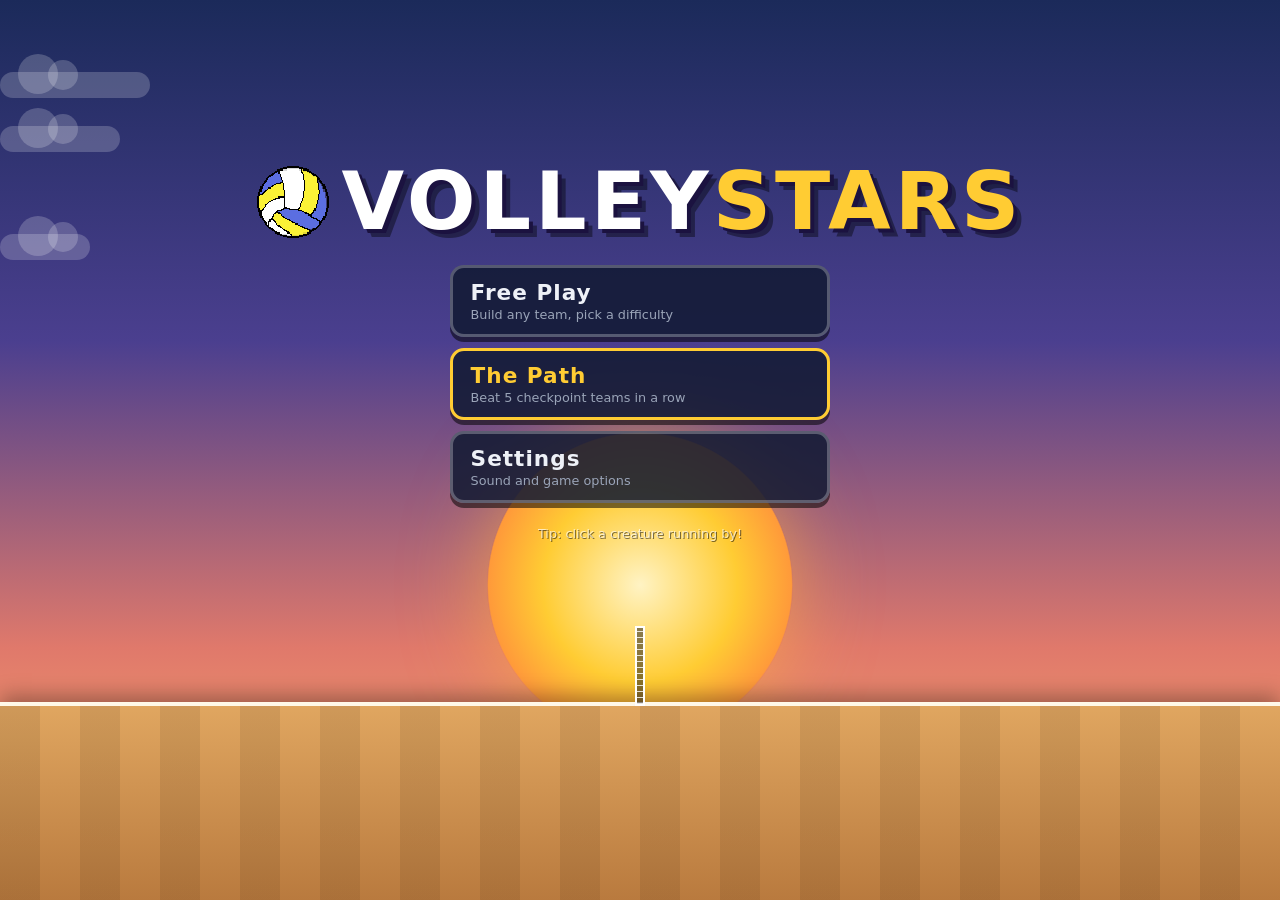
==== index.html @ 18a39c31 "Use Easy / Medium / Hard everywhere for CPU difficulty Co-Authored-By: Claude Opus 5.5 <noreply@anth" ====
<!DOCTYPE html>
<html lang="en">
<head>
  <meta charset="UTF-8">
  <meta name="viewport" content="width=device-width, initial-scale=1.0">
  <title>VolleyStars</title>
  <link rel="icon" href="assets/volleyball.png">
  <link rel="stylesheet" href="style.css">
</head>
<body>
  <!-- ================= MAIN MENU ================= -->
  <section id="menu" class="menu-screen">
    <div class="menu-sky"><div class="menu-sun"></div><div class="menu-cloud c1"></div><div class="menu-cloud c2"></div><div class="menu-cloud c3"></div></div>
    <div class="menu-floor"><div class="menu-net"></div></div>
    <div id="parade" class="parade"></div>
    <div class="menu-center">
      <div class="menu-logo">
        <img src="assets/volleyball.png" alt="" class="menu-ball">
        <h1 class="menu-title"><span>VOLLEY</span><span class="stars">STARS</span></h1>
      </div>
      <div class="menu-buttons">
        <button id="menuFree" class="menu-btn"><b>Free Play</b><span>Build any team, pick a difficulty</span></button>
        <button id="menuPath" class="menu-btn gold"><b>The Path</b><span>Beat 5 checkpoint teams in a row</span></button>
        <button id="menuSettings" class="menu-btn"><b>Settings</b><span>Sound and game options</span></button>
      </div>
      <p class="menu-hint">Tip: click a creature running by!</p>
    </div>
  </section>

  <!-- ================= PATH ================= -->
  <section id="path" class="screen hidden">
    <div class="screen-head">
      <button class="btn secondary back-btn" data-go="menu">◂ Menu</button>
      <h1>The Path</h1>
      <span></span>
    </div>
    <p class="muted center">Beat each checkpoint to unlock the next. Click an open checkpoint to build your team.</p>
    <div id="pathMap" class="path-map"></div>
  </section>

  <!-- ================= SETTINGS ================= -->
  <section id="settings" class="screen hidden">
    <div class="screen-head">
      <button class="btn secondary back-btn" data-go="menu">◂ Menu</button>
      <h1>Settings</h1>
      <span></span>
    </div>
    <div class="panel settings-panel">
      <label class="set-row"><span>Sound effects volume</span><input id="setSfx" type="range" min="0" max="100"><b id="setSfxVal"></b></label>
      <label class="set-row"><span>Music volume</span><input id="setMusic" type="range" min="0" max="100"><b id="setMusicVal"></b></label>
      <label class="set-row"><span>Points per game</span>
        <select id="setPoints"><option value="7">First to 7</option><option value="11">First to 11</option><option value="15">First to 15</option><option value="25">First to 25</option></select><b></b></label>
      <div class="set-row"><span>Path progress</span><button id="resetPath" class="btn secondary">Reset path progress</button><b id="resetMsg"></b></div>
    </div>
  </section>

  <!-- ================= TEAM BUILDER ================= -->
  <section id="builder" class="screen hidden">
    <div class="screen-head">
      <button id="builderBack" class="btn secondary back-btn">◂ Back</button>
      <h1 id="builderTitle">Free Play</h1>
      <span></span>
    </div>

    <div class="builder-layout">
      <div class="panel">
        <h2>Pick your team <span class="muted">(6)</span></h2>
        <p class="muted small">Click a creature, then click spots on your court to place it (you can use the same creature more than once).
          Click a placed creature with nothing selected to take it off. Hover a creature to see its abilities.</p>
        <div id="roster" class="roster"></div>
      </div>

      <div class="panel">
        <h2>Starting positions</h2>
        <p class="muted small">Your team rotates clockwise each time you win the serve back.
          Whoever is in spot <b>1</b> serves. Only the front row can block, and back-row spikes are weaker.</p>
        <div class="court-preview">
          <div class="row-labels"><span>Back row</span><span>Front row</span><span class="net-label">Net ▸</span></div>
          <div id="builderGrid" class="bgrid"></div>
        </div>
        <h2 class="ult-title">Team ultimate</h2>
        <p class="muted small">Good plays charge your ultimate meter. When it's full, unleash it.</p>
        <div id="ultPick" class="ult-pick"></div>
        <div class="builder-controls">
          <label id="diffLabel">CPU difficulty
            <select id="difficulty">
              <option value="easy">Easy</option>
              <option value="normal" selected>Medium</option>
              <option value="hard">Hard</option>
            </select>
          </label>
          <button id="randomTeam" class="btn secondary">Random team</button>
          <button id="startMatch" class="btn primary" disabled>Start match</button>
        </div>
        <p id="builderMsg" class="muted small center"></p>
      </div>

      <div class="panel opp-panel">
        <h2>Opponent</h2>
        <div id="oppName" class="opp-name"></div>
        <div id="oppTag" class="muted small opp-tag"></div>
        <div class="court-preview">
          <div class="row-labels opp-labels"><span class="net-label">◂ Net</span><span>Front row</span><span>Back row</span></div>
          <div id="oppGrid" class="bgrid opp-grid"></div>
        </div>
        <div id="oppInfo" class="small opp-info"></div>
        <button id="oppReroll" class="btn secondary small-btn">New random opponent</button>
      </div>
    </div>
  </section>

  <!-- ================= MATCH ================= -->
  <section id="match" class="screen wide hidden">
    <div class="hud">
      <div class="score-box you">
        <div class="score-line"><span class="label">YOU</span><span id="scorePlayer">0</span><span id="servePlayer" class="serve-dot"></span></div>
        <div class="ult-meter"><div class="ult-name" id="ultNamePlayer"></div><div class="ult-bar"><div id="ultFillPlayer" class="ult-fill"></div></div></div>
      </div>
      <div class="hud-mid">
        <div id="step" class="step">GET READY</div>
        <div id="blockAlert" class="block-alert hidden">
        <span class="ba-title">BLOCK!</span>
        <span class="ba-text">Click a glowing front-row creature, or</span>
        <button id="noBlock" class="ba-btn">No block (everyone digs better)</button>
      </div>

        <div class="hud-sub">
          <div class="hud-left">
            <button id="ultBtn" class="ult-btn hidden"></button>
          </div>
          <div class="momentum-wrap"><span class="m-label you">YOU</span>
            <div id="power" class="momentum" title="Momentum: good plays swing it your way and power up your spikes"><div id="mFill" class="m-fill"></div><div class="m-center"></div></div>
            <span class="m-label cpu">CPU</span></div>
          <div class="hud-right"><button id="freeToggle" class="btn toggle tiny hidden">Free ball instead</button></div>
        </div>
      </div>
      <div class="score-box cpu">
        <div class="score-line"><span id="serveCpu" class="serve-dot"></span><span id="scoreCpu">0</span><span class="label">CPU</span></div>
        <div class="ult-meter"><div class="ult-name" id="ultNameCpu"></div><div class="ult-bar"><div id="ultFillCpu" class="ult-fill"></div></div></div>
      </div>
    </div>

    <div id="court" class="court">
      <div class="floor">
        <svg class="lines" viewBox="0 0 100 100" preserveAspectRatio="none">
          <rect x="0" y="0" width="100" height="100" class="boundary"/>
          <line x1="25" y1="0" x2="25" y2="100" class="zone"/>
          <line x1="75" y1="0" x2="75" y2="100" class="zone"/>
          <line x1="0" y1="33.3" x2="100" y2="33.3" class="zone"/>
          <line x1="0" y1="66.6" x2="100" y2="66.6" class="zone"/>
        </svg>
      </div>
      <div class="net"><div class="post top"></div><div class="post bottom"></div></div>
      <div id="creatures"></div>
      <div id="fxLayer"></div>
      <div id="abilLayer" class="abil-layer"></div>
      <div id="ballShadow" class="ball-shadow"></div>
      <div id="ballFx" class="ball-fx"></div>
      <div id="ballFlames" class="ball-flames"></div>
      <div id="ball" class="ball"><img src="assets/volleyball.png" alt="ball"></div>
      <div id="intro" class="intro hidden"></div>
      <div id="banner" class="banner hidden"><div id="bannerTitle"></div><div id="bannerSub"></div></div>
      <div id="servePick" class="serve-pick hidden">
        <div class="serve-title">Choose your serve</div>
        <button id="serveFloat" class="serve-btn float"><b>Float</b><span>Always goes in. Easier to receive.</span></button>
        <button id="serveHard" class="serve-btn hard"><b>Hard</b><span>Timing bar. Powerful, but can go out.</span></button>
      </div>
      <div id="timing" class="timing hidden">
        <div class="timing-label">Click, tap or press <b>Space</b> on the gold!</div>
        <div id="timingTrack" class="timing-track">
          <div id="timingGood" class="timing-good"></div>
          <div id="timingPerfect" class="timing-perfect"></div>
          <div id="timingMarker" class="timing-marker"></div>
        </div>
      </div>
    </div>

    <div class="legend">
      <span><i class="lg holder"></i>Has the ball</span>
      <span><i class="lg mate"></i>Pass to</span>
      <span><i class="lg opp"></i>Brighter red = more likely to drop it</span>
      <span><i class="lg block"></i>Blocker / pick a blocker</span>
      <span><i class="lg ready"></i>Ability ready</span>
      <span><i class="lg winded"></i>Faded = winded</span>
      <span><i class="lg poison"></i>Little flame overhead = buff (green/gold) or poison (purple-green)</span>
    </div>

    <div class="under">
      <div id="log" class="log"></div>
      <div class="under-buttons">
        <button id="sfxBtn" class="btn toggle tiny on" title="Sound effects">SFX</button>
        <button id="musicBtn" class="btn toggle tiny on" title="Music">MUSIC</button>
        <button id="quitMatch" class="btn secondary small-btn">Quit to team select</button>
      </div>
    </div>
  </section>

  <!-- ================= END OF MATCH ================= -->
  <div id="endOverlay" class="overlay hidden">
    <div class="overlay-box">
      <h2 id="endTitle">You win!</h2>
      <p id="endScore"></p>
      <div class="end-buttons">
        <button id="playAgain" class="btn primary">Back to team select</button>
        <button id="endSecond" class="btn secondary">Main menu</button>
      </div>
    </div>
  </div>

  <div id="tooltip" class="tooltip hidden"></div>

  <script src="js/sound.js"></script>
  <script src="js/creatures.js"></script>
  <script src="js/stages.js"></script>
  <script src="js/rules.js"></script>
  <script src="js/game.js"></script>
  <script src="js/menu.js"></script>
</body>
</html>
---- style.css ----
:root {
  --bg: #12161f;
  --panel: #1c2230;
  --panel-2: #252d3e;
  --text: #eef1f7;
  --muted: #9aa4b8;
  --accent: #ffcc33;
  --blue: #4fa3ff;
  --mate: #45d483;
  --opp: #ff5c6c;
}

* { box-sizing: border-box; }
body {
  margin: 0;
  background: radial-gradient(circle at 50% 0%, #22304a 0%, var(--bg) 60%);
  color: var(--text);
  font-family: "Trebuchet MS", "Segoe UI", system-ui, sans-serif;
  min-height: 100vh;
}
img { image-rendering: pixelated; }
.hidden { display: none !important; }
.muted { color: var(--muted); }
.small { font-size: 0.85rem; }
.center { text-align: center; }
h1, h2 { margin: 0 0 0.5rem; }

.screen { max-width: 1100px; margin: 0 auto; padding: 1rem; }

/* ---------- title ---------- */
.title { display: flex; align-items: center; justify-content: center; gap: 0.75rem; margin: 0.5rem 0 1rem; }
.title h1 { font-size: 2.6rem; letter-spacing: 2px; color: var(--accent); text-shadow: 3px 3px 0 #000; }
.title-ball { width: 48px; animation: spin 4s linear infinite; }
@keyframes spin { to { transform: rotate(360deg); } }

/* ---------- builder ---------- */
.builder-layout { display: grid; grid-template-columns: 1.15fr 1fr; gap: 1rem; }
@media (max-width: 850px) { .builder-layout { grid-template-columns: 1fr; } }
.panel { background: var(--panel); border-radius: 14px; padding: 1rem; box-shadow: 0 4px 20px #0006; }

.roster { display: grid; grid-template-columns: repeat(auto-fill, minmax(140px, 1fr)); gap: 0.6rem; }
.card {
  position: relative; background: var(--panel-2); border: 2px solid transparent; border-radius: 10px;
  padding: 0.45rem; text-align: center; cursor: pointer; transition: transform 0.1s, border-color 0.1s;
}
.card:hover { transform: translateY(-2px); border-color: #ffffff33; }
.card.selected { border-color: var(--accent); box-shadow: 0 0 12px #ffcc3366; }
.card.placed { opacity: 0.4; }
.card img { width: 76px; height: 70px; object-fit: contain; object-position: 50% 100%; }
.card .name { font-weight: bold; }
.card .look-btn {
  position: absolute; top: 4px; right: 4px; font-size: 0.7rem; padding: 2px 6px; border-radius: 6px;
  border: 1px solid #ffffff33; background: #0004; color: var(--text); cursor: pointer;
}
.card .abil { font-size: 0.68rem; text-align: left; margin-top: 4px; line-height: 1.25; }
.card .abil b { color: var(--accent); }
.stat-row { display: grid; grid-template-columns: 2.2em 1fr 2em; align-items: center; gap: 4px; font-size: 0.7rem; color: var(--muted); }
.stat-bar { height: 5px; background: #0005; border-radius: 3px; overflow: hidden; }
.stat-bar > div { height: 100%; border-radius: 3px; }

.badges { display: flex; justify-content: center; gap: 3px; margin: 2px 0 4px; flex-wrap: wrap; }
.badge { font-size: 0.62rem; font-weight: bold; padding: 1px 5px; border-radius: 6px; color: #111; }
.badge.receiver { background: #7ad8ff; }
.badge.setter { background: #ffd65c; }
.badge.spiker { background: #ff8a8a; }

.court-preview { display: flex; flex-direction: column; align-items: center; }
.row-labels { display: grid; grid-template-columns: 110px 110px 50px; gap: 6px; margin-bottom: 4px; font-size: 0.75rem; color: var(--muted); text-align: center; }
.bgrid {
  display: grid; grid-template-columns: repeat(2, 110px); grid-template-rows: repeat(3, 110px); gap: 6px;
  padding: 8px; background: #c98f4e; border: 3px solid #f6ead2; border-right: 8px solid #eee; border-radius: 6px;
}
.bcell {
  position: relative; border-radius: 8px; background: #ffffff1a; border: 2px dashed #ffffff66;
  display: flex; flex-direction: column; align-items: center; justify-content: center; cursor: pointer;
}
.bcell:hover { border-color: var(--accent); }
.bcell.filled { background: #00000022; border-style: solid; border-color: #00000033; }
.bcell img { width: 74px; height: 64px; object-fit: contain; object-position: 50% 100%; }
.bcell .pos-num { position: absolute; top: 3px; left: 6px; font-weight: bold; color: #fff; text-shadow: 1px 1px 0 #000; }
.bcell .pos-note { position: absolute; top: 5px; right: 6px; font-size: 0.6rem; color: #fff; text-shadow: 1px 1px 0 #000; }
.bcell .cname { font-size: 0.7rem; font-weight: bold; color: #1b1205; background: #fff9; padding: 0 4px; border-radius: 4px; }
.builder-controls { display: flex; flex-wrap: wrap; gap: 0.6rem; align-items: center; justify-content: center; margin-top: 1rem; }
select { background: var(--panel-2); color: var(--text); border: 1px solid #ffffff33; border-radius: 6px; padding: 4px; margin-left: 4px; }

/* ---------- buttons ---------- */
.btn {
  font: inherit; font-weight: bold; border: none; border-radius: 10px; padding: 0.6rem 1.1rem;
  cursor: pointer; color: #111; background: var(--accent); box-shadow: 0 3px 0 #0008;
}
.btn:active { transform: translateY(2px); box-shadow: 0 1px 0 #0008; }
.btn:disabled { opacity: 0.4; cursor: not-allowed; }
.btn.secondary { background: var(--panel-2); color: var(--text); }
.btn.toggle { background: var(--panel-2); color: var(--text); border: 2px solid #ffffff22; }
.btn.toggle.on { background: var(--accent); color: #111; border-color: var(--accent); }

/* ---------- match: HUD ---------- */
.screen.wide { max-width: 1600px; padding: 0.4rem 0.6rem; }
.hud {
  display: grid; grid-template-columns: 1fr auto 1fr; align-items: center; gap: 1rem;
  width: min(100%, calc((100vh - 265px) * 2), 1180px); margin: 0 auto 0.3rem;
}
.score-box { display: flex; align-items: center; gap: 0.6rem; font-size: 1.7rem; font-weight: bold; }
.score-box.you { justify-content: flex-start; color: #bfe0ff; }
.score-box.cpu { justify-content: flex-end; color: #ffc4ca; }
.score-box .label { font-size: 1rem; color: var(--muted); letter-spacing: 2px; }
.serve-dot { width: 22px; height: 22px; background: url(assets/volleyball.png) center / contain no-repeat; image-rendering: pixelated; opacity: 0; transition: opacity 0.3s; }
.serve-dot.on { opacity: 1; }
.hud-mid { text-align: center; }
.step { font-size: clamp(1rem, 2vw, 1.6rem); font-weight: 900; letter-spacing: 2px; text-shadow: 3px 3px 0 #000; white-space: nowrap; }
.step .t { color: var(--muted); font-weight: bold; }
.step .w-bump { color: #7ad8ff; }
.step .w-set { color: #ffd65c; }
.step .w-spike { color: #ff7a4d; }
.step .w-serve { color: var(--accent); }
.step .w-free { color: #c9d1e0; }
.step .w-sneaky { color: #7be07b; }
.step.cpu-turn { opacity: 0.85; }
.step.cpu-turn .who { color: var(--opp); }
/* momentum bar sits dead center (over the net); your buttons go on your side */
.hud-mid { min-width: min(640px, 52vw); }
.hud-sub { display: grid; grid-template-columns: minmax(0, 1fr) auto minmax(0, 1fr); align-items: center; gap: 0.6rem; min-height: 26px; }
.hud-left, .hud-right { white-space: nowrap; }
.hud-left { display: flex; justify-content: flex-end; gap: 0.5rem; }
.hud-right { display: flex; justify-content: flex-start; gap: 0.5rem; }
.under-buttons { display: flex; justify-content: center; align-items: center; gap: 0.6rem; margin-top: 0.6rem; }
.under-buttons .small-btn { margin: 0; }
.momentum-wrap { display: flex; align-items: center; gap: 6px; }
.m-label { font-size: 0.72rem; font-weight: bold; letter-spacing: 1px; }
.m-label.you { color: #7ab8ff; }
.m-label.cpu { color: #ff8a95; }
.momentum { position: relative; width: 260px; height: 14px; border-radius: 7px; background: #ffffff14; overflow: hidden; }
.m-center { position: absolute; left: 50%; top: -2px; bottom: -2px; width: 2px; background: #fff8; transform: translateX(-50%); }
.m-fill { position: absolute; top: 0; bottom: 0; width: 0; transition: width 0.3s, left 0.3s, background 0.3s, box-shadow 0.3s; }
.btn.tiny { padding: 2px 10px; font-size: 0.75rem; border-radius: 8px; box-shadow: none; }

/* ---------- the court ---------- */
.court {
  position: relative; width: min(100%, calc((100vh - 265px) * 2), 1180px); aspect-ratio: 2 / 1; margin: 0 auto;
  background: linear-gradient(#1b2436, #141a26); border-radius: 12px; overflow: hidden;
  box-shadow: inset 0 0 40px #0008; user-select: none;
}
.court.shake-s { animation: courtShake 0.25s; }
.court.shake-m { animation: courtShake 0.35s 2; }
.court.shake-l { animation: courtShakeBig 0.4s 2; }
@keyframes courtShake { 25% { transform: translate(-3px, 2px); } 50% { transform: translate(3px, -2px); } 75% { transform: translate(-2px, -1px); } }
@keyframes courtShakeBig { 20% { transform: translate(-7px, 4px); } 40% { transform: translate(6px, -5px); } 60% { transform: translate(-5px, -3px); } 80% { transform: translate(4px, 4px); } }
.floor {
  position: absolute; left: 7%; width: 86%; top: 10%; height: 84%;
  background:
    repeating-linear-gradient(90deg, #00000010 0 2%, transparent 2% 4%),
    linear-gradient(#e0a660, #c98f4e);
  border-radius: 4px; box-shadow: 0 6px 18px #0009;
}
.lines { position: absolute; inset: 0; width: 100%; height: 100%; }
.lines .boundary { fill: none; stroke: #fff8e8; stroke-width: 3; vector-effect: non-scaling-stroke; }
.lines .zone { stroke: #fff8e855; stroke-width: 2; stroke-dasharray: 6 6; vector-effect: non-scaling-stroke; }
.net {
  position: absolute; left: 50%; top: 4%; height: 92%; width: 1.1%; transform: translateX(-50%); z-index: 4;
  background:
    repeating-linear-gradient(0deg, #ffffffcc 0 1px, transparent 1px 7px),
    repeating-linear-gradient(90deg, #ffffffcc 0 1px, transparent 1px 4px), #2228;
  border-left: 2px solid #fff; border-right: 2px solid #fff; box-shadow: 0 0 10px #000a;
}
.net .post { position: absolute; left: 50%; width: 10px; height: 10px; background: #ddd; border-radius: 50%; transform: translateX(-50%); }
.net .post.top { top: -5px; }
.net .post.bottom { bottom: -5px; }

/* ---------- creatures on court ---------- */
.crt {
  position: absolute; width: 7.5%; transform: translate(-50%, -100%);
  transition: left 0.7s ease-in-out, top 0.7s ease-in-out;
  --k: 0; --b: 0;
}
.crt .shadow {
  position: absolute; left: 22%; right: 22%; bottom: -2%; height: 7%; border-radius: 50%;
  background: radial-gradient(#000a, #0000 70%);
}
.crt .jumper { transform-origin: 50% 100%; }
.crt .bob { transform-origin: 50% 100%; animation: sway 2.4s ease-in-out infinite; transition: filter 0.2s; }
.crt img { display: block; width: 100%; aspect-ratio: 1 / 0.9; object-fit: contain; object-position: 50% 100%; transition: filter 0.3s; }
.crt.flip img { transform: scaleX(-1); }
/* standing still at the feet, swaying a little up top */
@keyframes sway {
  0%, 100% { transform: skewX(0deg) scale(1, 1); }
  25% { transform: skewX(-3deg) scale(0.99, 1.03); }
  50% { transform: skewX(0deg) scale(1.01, 0.99); }
  75% { transform: skewX(3deg) scale(0.99, 1.03); }
}
.crt .jumper.jump { animation: jump 0.55s ease-out; }
@keyframes jump {
  0% { transform: translateY(0) scale(1.1, 0.85); }
  35% { transform: translateY(-45%) scale(0.95, 1.08); }
  70% { transform: translateY(-10%); }
  100% { transform: translateY(0) scale(1, 1); }
}
.crt .jumper.dig { animation: dig 0.45s ease-out; }
@keyframes dig { 40% { transform: scale(1.12, 0.82); } }
.crt .jumper.shake { animation: shake 0.4s; }
@keyframes shake { 25% { transform: translateX(-8%) rotate(-6deg); } 75% { transform: translateX(8%) rotate(6deg); } }

/* auras */
.crt.holder .bob { filter: drop-shadow(0 0 3px #ffcc33) drop-shadow(0 0 9px #ffcc33); }
.crt.pick-mate, .crt.pick-opp { cursor: pointer; }
.crt.pick-mate .bob { filter: drop-shadow(0 0 2px #45d483) drop-shadow(0 0 7px #45d483aa); }
.crt.pick-mate.suggest .bob { filter: drop-shadow(0 0 3px #45d483) drop-shadow(0 0 12px #8dffb9); }
.crt.pick-opp .bob {
  filter: drop-shadow(0 0 2px rgba(255, 70, 80, calc(0.35 + 0.65 * var(--k))))
          drop-shadow(0 0 calc(3px + 16px * var(--k)) rgba(255, 40, 50, calc(0.2 + 0.8 * var(--k))));
}
.crt.blocker-warn .bob { filter: drop-shadow(0 0 3px #7ad8ff) drop-shadow(0 0 calc(4px + 14px * var(--b)) #4fa3ff); }
.crt.pick-mate:hover .jumper, .crt.pick-opp:hover .jumper { transform: scale(1.08); }
.crt.armed .bob { filter: drop-shadow(0 0 4px #e6c8ff) drop-shadow(0 0 14px #b14dff); }
.crt.winded img { filter: saturate(0.35) brightness(0.8); }
.crt.poisoned img { filter: sepia(0.3) hue-rotate(60deg) saturate(0.9); }
.crt.stampede .shadow { background: radial-gradient(#a0703acc, #0000 70%); }

.crt .tag {
  position: absolute; top: 100%; left: 50%; transform: translateX(-50%); margin-top: 3px;
  font-size: clamp(0.5rem, 1.05vw, 0.78rem); font-weight: bold; white-space: nowrap;
  background: #000b; color: #fff; padding: 0 6px; border-radius: 6px; transition: box-shadow 0.3s, color 0.3s;
}
.crt.player .tag { color: #fff; background: #1f63c9e6; }
.crt.cpu .tag { color: #fff; background: #c92a3ae6; }
.crt .tag.ready { box-shadow: 0 0 0 2px #c58bff, 0 0 10px #b14dff; }
.crt.winded .tag { opacity: 0.7; font-style: italic; }

.abil-btn {
  position: absolute; transform: translate(-100%, -50%); white-space: nowrap; pointer-events: auto;
  font: inherit; font-size: clamp(0.55rem, 1.1vw, 0.8rem); font-weight: bold; cursor: pointer;
  background: linear-gradient(#8b45d6, #5a2a8a); color: #fff; border: 2px solid #e6c8ff; border-radius: 999px;
  padding: 2px 10px; box-shadow: 0 0 12px #b14dff; animation: abilPulse 1.2s ease-in-out infinite;
}
.abil-btn:hover { filter: brightness(1.2); }
.abil-btn.armed { background: linear-gradient(#ffe066, #ffb020); color: #2a1600; border-color: #fff; box-shadow: 0 0 16px #ffcc33; animation: none; }
@keyframes abilPulse { 50% { box-shadow: 0 0 20px #d7a8ff; transform: translate(-100%, -50%) scale(1.06); } }
.abil-layer { position: absolute; inset: 0; z-index: 11; pointer-events: none; }
.abil-btn.right-side { transform: translate(0, -50%); animation: none; }

/* ---------- ball, pixel flame ring, particles ---------- */
.ball { position: absolute; width: 4%; transform: translate(-50%, -50%); z-index: 9; pointer-events: none; }
.ball img { width: 100%; display: block; animation: spin 2.6s linear infinite; }
.ball-fx { display: none; }
.ball-flames {
  position: absolute; z-index: 8; pointer-events: none; opacity: 0; transition: opacity 0.2s;
  background-repeat: no-repeat; image-rendering: pixelated;
}
.ball-flames.on { opacity: 1; }
.fx-sprite { position: absolute; background-repeat: no-repeat; image-rendering: pixelated; pointer-events: none; z-index: 7; }
.ball-shadow {
  position: absolute; width: 3%; height: 1.8%; border-radius: 50%; background: #0007;
  transform: translate(-50%, -50%); z-index: 3; pointer-events: none;
}
#fxLayer { position: absolute; inset: 0; pointer-events: none; z-index: 7; }
/* crisp square pixel bits (sparks, embers, drops, leaves...) */
.particle {
  position: absolute; width: calc(var(--px, 2px) * 2); height: calc(var(--px, 2px) * 2); pointer-events: none;
  transform: translate(-50%, -50%); background: var(--pc, #ffc83a); animation: particle 0.55s steps(6) forwards;
}
.particle.big { width: calc(var(--px, 2px) * 3); height: calc(var(--px, 2px) * 3); }
.particle.fire { --pc: #ff8a00; } .particle.ember { --pc: #ffc83a; }
.particle.shadow { --pc: #8b3fe0; } .particle.smoke { --pc: #6a5a6a; }
.particle.tidal, .particle.drop { --pc: #8fd8ff; }
.particle.seed { --pc: #5fd35f; } .particle.leaf { --pc: #2e9e3a; }
.particle.dust { --pc: #b08a5a; } .particle.spark { --pc: #ffe88a; }
.particle.toxic { --pc: #9dff5a; } .particle.bubble { --pc: #c6ff9a; }
.particle.lantern { --pc: #ff8c1a; } .particle.ghost { --pc: #c58bff; }
.particle.drift { animation: drift 0.8s steps(8) forwards; }
@keyframes particle { to { opacity: 0; transform: translate(-50%, -50%) scale(0.5); } }
@keyframes drift { to { opacity: 0; transform: translate(calc(-50% + var(--dx)), calc(-50% + var(--dy))); } }
.flash { position: absolute; inset: 0; background: var(--c); opacity: 0; animation: flash 0.35s ease-out; pointer-events: none; }
@keyframes flash { 20% { opacity: 0.35; } to { opacity: 0; } }
@keyframes pulse { 50% { opacity: 0.55; } }

/* ---------- pops & banner ---------- */
.pop {
  position: absolute; z-index: 10; pointer-events: none; font-weight: bold; font-size: clamp(0.65rem, 1.6vw, 1rem);
  color: #fff; text-shadow: 2px 2px 0 #000, -1px -1px 0 #000; white-space: nowrap;
  animation: pop 1.3s ease-out forwards; transform: translate(-50%, -50%);
}
.pop.good { color: var(--mate); }
.pop.bad { color: var(--opp); }
.pop.big { font-size: clamp(0.85rem, 2.3vw, 1.45rem); color: var(--accent); }
.pop.ability { font-size: clamp(0.85rem, 2.2vw, 1.35rem); color: #e6c8ff; text-shadow: 0 0 8px #b14dff, 2px 2px 0 #000; }
.pop.passive { font-size: clamp(0.55rem, 1.2vw, 0.78rem); color: #d7c8ff; font-style: italic; }
@keyframes pop { 0% { opacity: 0; margin-top: 10px; } 12% { opacity: 1; margin-top: 0; } 80% { opacity: 1; } 100% { opacity: 0; margin-top: -20px; } }

.banner {
  position: absolute; left: 50%; top: 45%; transform: translate(-50%, -50%); z-index: 12; text-align: center;
  background: #0b0e14f2; padding: 0.8rem 2.2rem; border-radius: 14px; border: 3px solid var(--accent);
  animation: banner 0.3s ease-out;
}
.banner.lose { border-color: var(--opp); }
#bannerTitle { font-size: clamp(1.4rem, 4vw, 2.6rem); font-weight: bold; color: var(--accent); text-shadow: 3px 3px 0 #000; }
.banner.lose #bannerTitle { color: var(--opp); }
#bannerSub { font-size: clamp(0.75rem, 1.6vw, 1rem); color: var(--text); }
@keyframes banner { from { transform: translate(-50%, -50%) scale(0.4); opacity: 0; } to { transform: translate(-50%, -50%) scale(1); opacity: 1; } }

/* ---------- serve picker + timing (inside the court) ---------- */
.serve-pick {
  position: absolute; left: 50%; top: 50%; transform: translate(-50%, -50%); z-index: 13;
  background: #0b0e14f2; border: 3px solid var(--accent); border-radius: 16px; padding: 1rem 1.2rem;
  display: grid; grid-template-columns: 1fr 1fr; gap: 0.8rem; width: min(90%, 460px); animation: banner 0.25s ease-out;
}
.serve-title { grid-column: 1 / -1; text-align: center; font-weight: bold; font-size: 1.2rem; color: var(--accent); }
.serve-btn {
  font: inherit; color: var(--text); background: var(--panel-2); border: 2px solid #ffffff33; border-radius: 12px;
  padding: 0.8rem; cursor: pointer; display: flex; flex-direction: column; gap: 4px; text-align: center;
}
.serve-btn b { font-size: 1.3rem; }
.serve-btn span { font-size: 0.78rem; color: var(--muted); }
.serve-btn.float:hover { border-color: #7ad8ff; box-shadow: 0 0 12px #7ad8ff88; }
.serve-btn.hard:hover { border-color: #ff7a4d; box-shadow: 0 0 12px #ff7a4d88; }

.timing {
  position: absolute; left: 50%; bottom: 3%; transform: translateX(-50%); width: 46%; z-index: 13;
  background: #0b0e14e6; border-radius: 12px; padding: 0.4rem 0.8rem 0.6rem; cursor: pointer; border: 2px solid #ffffff33;
}
.timing-label { font-size: 0.8rem; margin-bottom: 5px; text-align: center; }
.timing-track { position: relative; height: 22px; background: #0008; border-radius: 11px; overflow: hidden; }
.timing-good { position: absolute; top: 0; bottom: 0; background: #45d48399; }
.timing-perfect { position: absolute; top: 0; bottom: 0; background: var(--accent); box-shadow: 0 0 10px var(--accent); }
.timing-marker { position: absolute; top: -2px; bottom: -2px; width: 6px; margin-left: -3px; background: #fff; box-shadow: 0 0 8px #fff; border-radius: 3px; }

/* ---------- legend + log ---------- */
.legend {
  display: flex; flex-wrap: wrap; justify-content: center; gap: 0.4rem 1.1rem; margin: 0.4rem auto 0;
  font-size: 0.7rem; color: var(--muted); width: min(100%, calc((100vh - 265px) * 2), 1180px);
}
.legend .lg { display: inline-block; width: 12px; height: 12px; border-radius: 50%; margin-right: 5px; vertical-align: -2px; }
.lg.holder { background: #ffcc33; box-shadow: 0 0 6px #ffcc33; }
.lg.mate { background: #45d483; box-shadow: 0 0 6px #45d483; }
.lg.opp { background: #ff3040; box-shadow: 0 0 6px #ff3040; }
.lg.block { background: #4fa3ff; box-shadow: 0 0 6px #4fa3ff; }
.lg.ready { background: transparent; border: 2px solid #c58bff; box-shadow: 0 0 6px #b14dff; border-radius: 4px; }
.lg.winded { background: #6b7385; }
.lg.poison { background: #7dff5a; box-shadow: 0 0 6px #9b30ff; }
.under { width: min(100%, calc((100vh - 265px) * 2), 1180px); margin: 0.5rem auto 0; }
.log {
  background: #0004; border-radius: 10px; padding: 0.4rem 0.8rem;
  height: 60px; overflow-y: auto; font-size: 0.75rem; color: var(--muted);
}
.log .you { color: var(--blue); }
.log .cpu { color: var(--opp); }
.log .point { color: var(--accent); font-weight: bold; }
.log .abil { color: #d7a8ff; }
.small-btn { display: block; margin: 0.6rem auto 0; padding: 0.4rem 0.8rem; font-size: 0.8rem; }

/* ---------- overlay + tooltip ---------- */
.overlay { position: fixed; inset: 0; background: #000b; display: flex; align-items: center; justify-content: center; z-index: 20; }
.overlay-box { background: var(--panel); padding: 2rem 3rem; border-radius: 16px; text-align: center; }
.overlay-box h2 { font-size: 2rem; color: var(--accent); }

.tooltip {
  position: fixed; z-index: 30; pointer-events: none; background: #0b0e14f0; border: 1px solid #ffffff33;
  border-radius: 8px; padding: 0.5rem 0.7rem; font-size: 0.78rem; width: 220px;
}
.tooltip b { color: var(--accent); }
.tooltip .tip-ab { margin-top: 4px; }
.tooltip .tip-ab i { color: #d7a8ff; font-style: normal; font-weight: bold; }

/* ---------- ultimates ---------- */
.ult-title { margin-top: 1rem; }
.ult-pick { display: grid; grid-template-columns: repeat(3, 1fr); gap: 0.5rem; }
.ult-card { font: inherit; text-align: left; color: var(--text); background: var(--panel-2); border: 2px solid #ffffff22; border-radius: 10px; padding: 0.5rem; cursor: pointer; }
.ult-card b { display: block; color: var(--accent); }
.ult-card span { font-size: 0.72rem; color: var(--muted); }
.ult-card.on { border-color: var(--accent); box-shadow: 0 0 12px #ffcc3366; }
.score-box { flex-direction: column; align-items: stretch; gap: 2px; }
.score-line { display: flex; align-items: center; gap: 0.6rem; }
.score-box.cpu .score-line { justify-content: flex-end; }
.ult-meter { width: 210px; }
.score-box.cpu .ult-meter { align-self: flex-end; }
.ult-name { font-size: 0.7rem; letter-spacing: 1px; color: var(--muted); font-weight: bold; }
.score-box.cpu .ult-name { text-align: right; }
.ult-bar { height: 12px; border-radius: 6px; background: #ffffff14; overflow: hidden; border: 1px solid #ffffff22; }
.ult-fill { height: 100%; width: 0; transition: width 0.3s; background: linear-gradient(90deg, #8b45d6, #ffcc33); }
.score-box.cpu .ult-fill { margin-left: auto; background: linear-gradient(270deg, #c92a3a, #ffcc33); }
.ult-meter.full .ult-fill { background: #ffe066; box-shadow: 0 0 10px #ffcc33; animation: pulse 0.8s infinite; }
.ult-meter.full .ult-name { color: var(--accent); }
.ult-btn {
  font: inherit; font-weight: 900; letter-spacing: 1px; font-size: 0.85rem; cursor: pointer; color: #2a1600;
  background: linear-gradient(#fff3a0, #ffb020); border: 2px solid #fff; border-radius: 999px; padding: 3px 14px;
  box-shadow: 0 0 16px #ffcc33; animation: abilPulseUlt 0.9s ease-in-out infinite;
}
.ult-btn.armed { background: linear-gradient(#ffffff, #ff7a1a); box-shadow: 0 0 22px #ff5a00; animation: none; }
@keyframes abilPulseUlt { 50% { box-shadow: 0 0 26px #ffe066; transform: translateY(-2px); } }
.pop.ult { font-size: clamp(1.4rem, 4.2vw, 2.8rem); color: #fff3a0; text-shadow: 0 0 14px #ff9a1a, 3px 3px 0 #000; animation-duration: 1.6s; }

/* ---------- blocking ---------- */
.crt.pick-block { cursor: pointer; }
.crt.pick-block .bob { animation: sway 2.4s ease-in-out infinite, blockPulse 0.8s ease-in-out infinite; }
@keyframes blockPulse { 0%, 100% { filter: drop-shadow(0 0 2px #7ad8ff) drop-shadow(0 0 4px #4fa3ff); } 50% { filter: drop-shadow(0 0 4px #bfeaff) drop-shadow(0 0 16px #4fa3ff); } }
.crt.pick-block:hover .jumper { transform: translateY(-12%); }
.crt.blocking .jumper { transform: translateY(-24%) scale(1.14); transition: transform 0.2s; }
.crt.blocking .bob { filter: drop-shadow(0 0 3px #bfeaff) drop-shadow(0 0 12px #4fa3ff); }
.crt.fortress .bob { filter: drop-shadow(0 0 3px #e0f2ff) drop-shadow(0 0 14px #7ab8ff); }
.crt.recovering { opacity: 0.45; }
.crt.recovering .tag { font-style: italic; }
.lg.recover { background: #ffffff55; }

/* status badge: tiny pixel flame over the head */
.badge-fx { position: absolute; right: -4%; top: -6%; display: none; background-repeat: no-repeat; image-rendering: pixelated; z-index: 2; pointer-events: none; }

/* "BLOCK!" alert across the top of the court */
.block-alert {
  display: inline-flex; align-items: center; gap: 0.6rem; white-space: nowrap; margin: 0 auto;
  background: #0b1a33f0; border: 3px solid #4fa3ff; border-radius: 12px; padding: 0.35rem 0.9rem;
  box-shadow: 0 0 10px #4fa3ff; animation: alertFlash 0.6s ease-out 1;
}
@keyframes alertFlash { 0% { box-shadow: 0 0 6px #4fa3ff; } 40% { box-shadow: 0 0 26px #7ad8ff; background: #1f4a8af0; } 100% { box-shadow: 0 0 10px #4fa3ff; } }
.ba-title { font-weight: 900; font-size: clamp(0.95rem, 1.9vw, 1.4rem); color: #bfeaff; letter-spacing: 2px; text-shadow: 2px 2px 0 #000; }
.ba-text { font-size: clamp(0.65rem, 1.2vw, 0.85rem); color: var(--text); }
.ba-btn {
  font: inherit; font-weight: bold; font-size: clamp(0.65rem, 1.2vw, 0.85rem); cursor: pointer;
  background: #1f63c9; color: #fff; border: 2px solid #bfeaff; border-radius: 999px; padding: 3px 12px;
}
.ba-btn:hover { background: #2f7cf0; }

/* rank letter badges */
.rk {
  display: inline-block; min-width: 1.3em; text-align: center; font-weight: 900; font-style: normal;
  color: #111; background: var(--rk); border-radius: 4px; padding: 0 3px; font-size: 0.85em; line-height: 1.25;
}
.rk-S { box-shadow: 0 0 6px var(--rk); }
.card .name .rk { margin-right: 2px; }

/* =====================================================================
   MAIN MENU
   ===================================================================== */
.menu-screen { position: fixed; inset: 0; overflow: hidden; }
.menu-sky {
  position: absolute; inset: 0;
  background: linear-gradient(#1b2a5a 0%, #4b3f8f 38%, #e0796b 72%, #ffb36b 100%);
}
.menu-sun {
  position: absolute; left: 50%; bottom: 18%; width: 34vmin; aspect-ratio: 1; transform: translateX(-50%);
  border-radius: 50%; background: radial-gradient(circle, #fff3c4 0%, #ffcc33 45%, #ff9a3a 70%, transparent 71%);
  box-shadow: 0 0 80px #ffb347aa; animation: sunPulse 6s ease-in-out infinite;
}
@keyframes sunPulse { 50% { box-shadow: 0 0 120px #ffcc33cc; } }
.menu-cloud { position: absolute; height: 26px; border-radius: 13px; background: #ffffff33; animation: drift-cloud linear infinite; }
.menu-cloud::before, .menu-cloud::after { content: ""; position: absolute; background: inherit; border-radius: 50%; }
.menu-cloud::before { width: 40px; height: 40px; left: 18px; top: -18px; }
.menu-cloud::after { width: 30px; height: 30px; left: 48px; top: -12px; }
.menu-cloud.c1 { width: 120px; top: 14%; animation-duration: 70s; }
.menu-cloud.c2 { width: 90px; top: 26%; animation-duration: 95s; animation-delay: -40s; }
.menu-cloud.c3 { width: 150px; top: 8%; animation-duration: 120s; animation-delay: -80s; }
@keyframes drift-cloud { from { left: -200px; } to { left: 110%; } }
.menu-floor {
  position: absolute; left: 0; right: 0; bottom: 0; height: 22%;
  background: repeating-linear-gradient(90deg, #00000014 0 40px, transparent 40px 80px), linear-gradient(#e0a660, #b97a3e);
  border-top: 4px solid #fff8e8; box-shadow: 0 -6px 20px #0005;
}
.menu-net {
  position: absolute; left: 50%; bottom: 100%; width: 10px; height: 80px; transform: translateX(-50%);
  background: repeating-linear-gradient(0deg, #fffc 0 1px, transparent 1px 6px), #2228; border: 2px solid #fff;
}
.parade { position: absolute; left: 0; right: 0; bottom: 0; height: 22%; pointer-events: none; z-index: 2; }
.runner { position: absolute; left: -160px; pointer-events: auto; cursor: pointer; }
.runner img { width: 100%; display: block; image-rendering: pixelated; }
.runner-hop { animation: hop 0.36s ease-in-out infinite alternate; transform-origin: 50% 100%; }
.runner-hop.big-hop { animation: bigHop 0.6s ease-out; }
@keyframes hop { from { transform: translateY(0) scale(1.03, 0.97); } to { transform: translateY(-14px) scale(0.98, 1.03); } }
@keyframes bigHop { 40% { transform: translateY(-90px) rotate(12deg); } 100% { transform: translateY(0); } }
.runner-ball { position: absolute !important; width: 32px !important; left: 30%; top: -40px; animation: dribble 0.5s ease-in-out infinite alternate, spin 1.5s linear infinite; }
@keyframes dribble { from { margin-top: 0; } to { margin-top: -26px; } }
@keyframes runRight { from { left: -160px; } to { left: calc(100% + 40px); } }
@keyframes runLeft { from { left: calc(100% + 40px); } to { left: -160px; } }

.menu-center { position: relative; z-index: 3; height: 78%; display: flex; flex-direction: column; align-items: center; justify-content: center; gap: 1.4rem; }
.menu-logo { display: flex; align-items: center; gap: 0.8rem; animation: float 3s ease-in-out infinite; }
@keyframes float { 50% { transform: translateY(-8px); } }
.menu-ball { width: clamp(48px, 8vmin, 84px); animation: ballBounce 1.1s cubic-bezier(.3,.0,.7,1) infinite alternate, spin 3s linear infinite; }
@keyframes ballBounce { from { margin-bottom: 0; } to { margin-bottom: 30px; } }
.menu-title { margin: 0; font-size: clamp(2.6rem, 9vmin, 5.6rem); font-weight: 900; letter-spacing: 4px; line-height: 1; text-shadow: 4px 4px 0 #1b1240, 8px 8px 0 #0006; }
.menu-title span { color: #fff; }
.menu-title .stars { color: var(--accent); }
.menu-buttons { display: flex; flex-direction: column; gap: 0.7rem; width: min(380px, 86vw); }
.menu-btn {
  font: inherit; text-align: left; cursor: pointer; color: var(--text); padding: 0.75rem 1.1rem; border-radius: 14px;
  background: #121a33dd; border: 3px solid #ffffff44; box-shadow: 0 5px 0 #0008; transition: transform 0.12s, border-color 0.12s;
  display: flex; flex-direction: column; gap: 2px;
}
.menu-btn b { font-size: 1.35rem; letter-spacing: 1px; }
.menu-btn span { font-size: 0.8rem; color: var(--muted); }
.menu-btn:hover { transform: translateY(-3px) scale(1.02); border-color: #fff; }
.menu-btn:active { transform: translateY(2px); box-shadow: 0 2px 0 #0008; }
.menu-btn.gold { border-color: var(--accent); }
.menu-btn.gold b { color: var(--accent); }
.menu-hint { margin: 0; color: #ffffffaa; font-size: 0.8rem; text-shadow: 1px 1px 0 #0008; }

/* =====================================================================
   SCREEN HEADERS, PATH, SETTINGS, BUILDER EXTRAS
   ===================================================================== */
.screen-head { display: grid; grid-template-columns: 1fr auto 1fr; align-items: center; margin: 0.3rem 0 0.8rem; }
.screen-head h1 { color: var(--accent); text-shadow: 3px 3px 0 #000; margin: 0; font-size: 1.9rem; text-align: center; }
.screen-head .back-btn { justify-self: start; }

.path-map { position: relative; height: min(62vh, 520px); margin: 1rem auto; max-width: 1100px;
  background: radial-gradient(ellipse at 50% 120%, #2c3d22 0%, #1c2230 70%); border-radius: 18px; box-shadow: inset 0 0 40px #0008; }
.path-trail { position: absolute; inset: 0; width: 100%; height: 100%; }
.trail-bg { fill: none; stroke: #ffffff22; stroke-width: 10; vector-effect: non-scaling-stroke; stroke-linecap: round; }
.trail-fg { fill: none; stroke: var(--accent); stroke-width: 4; stroke-dasharray: 2 12; vector-effect: non-scaling-stroke; stroke-linecap: round; }
.path-node { position: absolute; transform: translate(-50%, -50%); background: none; border: none; padding: 0; font: inherit; color: var(--text); cursor: pointer; display: flex; flex-direction: column; align-items: center; gap: 6px; }
.path-node:disabled { cursor: not-allowed; }
.pn-num { width: 58px; height: 58px; border-radius: 50%; display: grid; place-items: center; font-weight: 900; font-size: 1.5rem;
  background: #252d3e; border: 4px solid #ffffff44; box-shadow: 0 4px 0 #0008; }
.path-node.open .pn-num { background: var(--accent); color: #2a1600; border-color: #fff; animation: nodePulse 1.2s ease-in-out infinite; }
.path-node.done .pn-num { background: #45d483; color: #0b2a17; border-color: #c8ffd9; }
@keyframes nodePulse { 50% { box-shadow: 0 0 22px #ffcc33, 0 4px 0 #0008; transform: scale(1.06); } }
.pn-card { background: #121a33ee; border: 2px solid #ffffff33; border-radius: 10px; padding: 6px 10px; text-align: center; min-width: 150px; transition: transform 0.12s; }
.path-node:not(:disabled):hover .pn-card { transform: translateY(-3px); border-color: #fff; }
.path-node.locked .pn-card { opacity: 0.5; }
.pn-title { font-size: 0.7rem; color: var(--muted); letter-spacing: 1px; }
.pn-name { font-weight: bold; }
.pn-team { display: flex; justify-content: center; gap: 2px; margin-top: 4px; min-height: 34px; align-items: flex-end; }
.pn-team img { height: 34px; image-rendering: pixelated; }

.settings-panel { max-width: 620px; margin: 0 auto; display: flex; flex-direction: column; gap: 1rem; }
.set-row { display: grid; grid-template-columns: 200px 1fr 60px; align-items: center; gap: 1rem; }
.set-row input[type=range] { width: 100%; accent-color: var(--accent); }
.set-row b { color: var(--accent); font-size: 0.85rem; }

.builder-layout { grid-template-columns: 1.15fr 1fr 0.75fr; }
@media (max-width: 1100px) { .builder-layout { grid-template-columns: 1fr 1fr; } }
@media (max-width: 760px) { .builder-layout { grid-template-columns: 1fr; } }
.card .on-team { position: absolute; top: 4px; left: 4px; font-size: 0.72rem; font-weight: bold; background: var(--accent); color: #2a1600; border-radius: 6px; padding: 0 5px; }
.opp-name { font-weight: bold; font-size: 1.15rem; color: #ffc4ca; }
.opp-tag { margin-bottom: 0.5rem; font-style: italic; }
.opp-grid { grid-template-columns: repeat(2, 92px); grid-template-rows: repeat(3, 92px); border-right: 3px solid #f6ead2; border-left: 8px solid #eee; }
.opp-grid .bcell { cursor: default; }
.opp-grid .bcell img { width: 62px; height: 54px; }
.opp-labels { grid-template-columns: 50px 92px 92px; }
.opp-info { margin-top: 0.6rem; text-align: center; }
.opp-info b { color: var(--accent); }

/* READY... BEGIN! */
.intro {
  position: absolute; left: 50%; top: 42%; transform: translate(-50%, -50%); z-index: 14; pointer-events: none;
  font-size: clamp(2rem, 7vw, 4.4rem); font-weight: 900; letter-spacing: 6px; color: #fff;
  text-shadow: 4px 4px 0 #000, 0 0 24px #4fa3ff; animation: introIn 0.35s ease-out;
}
.intro.go { color: var(--accent); text-shadow: 4px 4px 0 #000, 0 0 30px #ffcc33; animation: introGo 0.5s ease-out; }
@keyframes introIn { from { transform: translate(-50%, -50%) scale(0.5); opacity: 0; } }
@keyframes introGo { 0% { transform: translate(-50%, -50%) scale(2.2); opacity: 0; } 60% { transform: translate(-50%, -50%) scale(0.95); opacity: 1; } }
.end-buttons { display: flex; gap: 0.6rem; justify-content: center; }
#builder.screen { max-width: 1400px; }
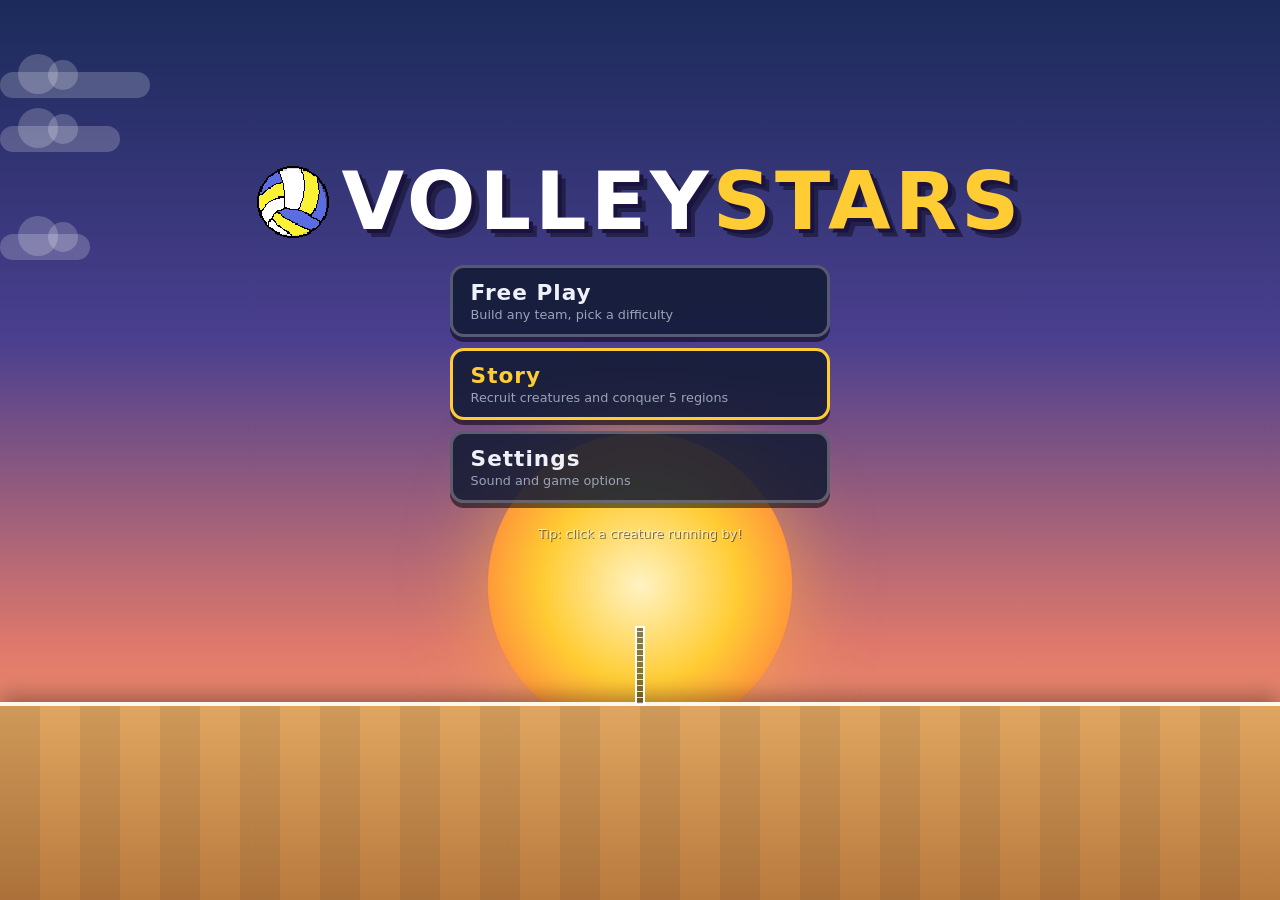
==== commit 4b4a45ea: "Story mode: 5 regions, Recruit Draft collecting, autosave, championship ultimates - Replaces the 5-c" ====
--- a/index.html
+++ b/index.html
@@ -20,22 +20,27 @@
       </div>
       <div class="menu-buttons">
         <button id="menuFree" class="menu-btn"><b>Free Play</b><span>Build any team, pick a difficulty</span></button>
-        <button id="menuPath" class="menu-btn gold"><b>The Path</b><span>Beat 5 checkpoint teams in a row</span></button>
+        <button id="menuStory" class="menu-btn gold"><b>Story</b><span>Recruit creatures and conquer 5 regions</span></button>
         <button id="menuSettings" class="menu-btn"><b>Settings</b><span>Sound and game options</span></button>
       </div>
       <p class="menu-hint">Tip: click a creature running by!</p>
     </div>
   </section>
 
-  <!-- ================= PATH ================= -->
-  <section id="path" class="screen hidden">
+  <!-- ================= STORY ================= -->
+  <section id="story" class="screen hidden story-screen">
     <div class="screen-head">
       <button class="btn secondary back-btn" data-go="menu">◂ Menu</button>
-      <h1>The Path</h1>
+      <h1>Story</h1>
       <span></span>
     </div>
-    <p class="muted center">Beat each checkpoint to unlock the next. Click an open checkpoint to build your team.</p>
-    <div id="pathMap" class="path-map"></div>
+    <div id="regionTabs" class="region-tabs"></div>
+    <div class="region-head"><h2 id="regionName"></h2><span id="regionBlurb" class="muted"></span></div>
+    <div id="storyMap" class="path-map story-map"></div>
+    <div class="panel collection-panel">
+      <div class="col-head"><h2>Your creatures</h2><span id="storyUlts" class="small"></span></div>
+      <div id="collection" class="collection"></div>
+    </div>
   </section>
 
   <!-- ================= SETTINGS ================= -->
@@ -50,7 +55,8 @@
       <label class="set-row"><span>Music volume</span><input id="setMusic" type="range" min="0" max="100"><b id="setMusicVal"></b></label>
       <label class="set-row"><span>Points per game</span>
         <select id="setPoints"><option value="7">First to 7</option><option value="11">First to 11</option><option value="15">First to 15</option><option value="25">First to 25</option></select><b></b></label>
-      <div class="set-row"><span>Path progress</span><button id="resetPath" class="btn secondary">Reset path progress</button><b id="resetMsg"></b></div>
+      <div class="set-row"><span>Story save</span><button id="resetPath" class="btn secondary">Reset story progress</button><b id="resetMsg"></b></div>
+      <p class="muted small">Your story progress, creatures and last team save automatically in this browser.</p>
     </div>
   </section>
 
@@ -65,7 +71,7 @@
     <div class="builder-layout">
       <div class="panel">
         <h2>Pick your team <span class="muted">(6)</span></h2>
-        <p class="muted small">Click a creature, then click spots on your court to place it (you can use the same creature more than once).
+        <p class="muted small">Click a creature, then click spots on your court to place it (you can use the same creature more than once; in Story, up to as many copies as you own).
           Click a placed creature with nothing selected to take it off. Hover a creature to see its abilities.</p>
         <div id="roster" class="roster"></div>
       </div>
@@ -207,13 +213,31 @@
     </div>
   </div>
 
+  <!-- ================= RECRUIT DRAFT ================= -->
+  <div id="draft" class="overlay hidden">
+    <div class="overlay-box draft-box">
+      <h2 id="draftTitle">Recruit Draft</h2>
+      <p id="draftSub" class="muted"></p>
+      <div id="draftCards" class="draft-cards"></div>
+    </div>
+  </div>
+  <div id="ultUnlock" class="overlay hidden">
+    <div class="overlay-box draft-box">
+      <h2>Unlock an Ultimate!</h2>
+      <p class="muted">Champions earn power. Choose one ultimate to add to your team.</p>
+      <div id="ultUnlockCards" class="ult-pick unlock"></div>
+    </div>
+  </div>
+
   <div id="tooltip" class="tooltip hidden"></div>
 
   <script src="js/sound.js"></script>
   <script src="js/creatures.js"></script>
-  <script src="js/stages.js"></script>
+  <script src="js/story.js"></script>
+  <script src="js/save.js"></script>
   <script src="js/rules.js"></script>
   <script src="js/game.js"></script>
+  <script src="js/storymode.js"></script>
   <script src="js/menu.js"></script>
 </body>
 </html>
--- a/style.css
+++ b/style.css
@@ -546,3 +546,71 @@
 @keyframes introGo { 0% { transform: translate(-50%, -50%) scale(2.2); opacity: 0; } 60% { transform: translate(-50%, -50%) scale(0.95); opacity: 1; } }
 .end-buttons { display: flex; gap: 0.6rem; justify-content: center; }
 #builder.screen { max-width: 1400px; }
+
+/* =====================================================================
+   STORY
+   ===================================================================== */
+.story-screen { max-width: 1200px; }
+.region-tabs { display: grid; grid-template-columns: repeat(5, 1fr); gap: 0.5rem; }
+.region-tab {
+  font: inherit; color: var(--text); cursor: pointer; text-align: center; padding: 0.5rem 0.4rem; border-radius: 12px;
+  background: #121a33; border: 3px solid #ffffff22; box-shadow: 0 4px 0 #0008; transition: transform 0.12s;
+}
+.region-tab:hover:not(:disabled) { transform: translateY(-2px); }
+.region-tab.on { border-color: var(--rc); box-shadow: 0 0 14px var(--rc), 0 4px 0 #0008; }
+.region-tab.locked { opacity: 0.45; cursor: not-allowed; }
+.rt-num { font-size: 0.7rem; color: var(--muted); letter-spacing: 1px; }
+.rt-name { font-weight: bold; color: var(--rc); }
+.region-tab.locked .rt-name { color: var(--muted); }
+.rt-icons { display: flex; justify-content: center; gap: 2px; min-height: 28px; align-items: flex-end; }
+.rt-icons img { height: 28px; image-rendering: pixelated; }
+.rt-prog { font-size: 0.72rem; color: var(--muted); }
+.region-head { display: flex; align-items: baseline; gap: 0.8rem; margin: 0.8rem 0 0; }
+.region-head h2 { margin: 0; }
+.story-map { height: min(40vh, 340px); margin: 0.5rem auto 0.8rem; }
+.story-map .trail-fg { stroke: var(--rc); }
+.path-node.champ .pn-num { width: 70px; height: 70px; font-size: 1.8rem; border-color: var(--rc); }
+.path-node.champ .pn-card { border-color: var(--rc); }
+.path-node.champ.open .pn-num { background: var(--rc); }
+.collection-panel { padding: 0.7rem 1rem; }
+.col-head { display: flex; justify-content: space-between; align-items: baseline; gap: 1rem; flex-wrap: wrap; }
+.col-head h2 { margin: 0 0 0.4rem; font-size: 1.1rem; }
+.col-head b { color: var(--accent); }
+.collection { display: flex; flex-wrap: wrap; gap: 0.4rem; }
+.col-item { display: flex; align-items: center; gap: 0.35rem; background: var(--panel-2); border-radius: 8px; padding: 2px 8px 2px 2px; font-size: 0.8rem; }
+.col-item img { width: 34px; height: 30px; object-fit: contain; image-rendering: pixelated; }
+.col-item b { color: var(--accent); }
+.on-team.full { background: #ff5c6c; color: #fff; }
+.ult-none { grid-column: 1 / -1; margin: 0; }
+
+/* recruit draft */
+.draft-box { max-width: 860px; width: 94vw; padding: 1.4rem 1.6rem; }
+.draft-box h2 { margin-bottom: 0.2rem; }
+.draft-cards { display: grid; grid-template-columns: repeat(3, 1fr); gap: 0.8rem; margin-top: 1rem; }
+.draft-card {
+  position: relative; font: inherit; color: var(--text); text-align: center; cursor: pointer; padding: 0.8rem 0.7rem;
+  background: var(--panel-2); border: 3px solid #ffffff33; border-radius: 14px; box-shadow: 0 5px 0 #0008;
+  animation: dealIn 0.45s ease-out both; transition: transform 0.12s, border-color 0.12s;
+}
+.draft-card:hover { transform: translateY(-6px) scale(1.03); border-color: #fff; }
+.draft-card img { width: 96px; height: 86px; object-fit: contain; object-position: 50% 100%; image-rendering: pixelated; }
+.draft-card .abil { font-size: 0.72rem; text-align: left; margin-top: 4px; }
+.draft-card .abil b { color: var(--accent); }
+.dc-name { font-weight: bold; font-size: 1.05rem; }
+.dc-own { margin-top: 6px; font-size: 0.8rem; color: var(--muted); }
+.dc-own b { color: var(--accent); }
+.draft-card.wild { border-color: #ffcc33; box-shadow: 0 0 22px #ffcc3388, 0 5px 0 #0008; background: linear-gradient(#3a2f5a, var(--panel-2)); }
+.wild-tag { position: absolute; top: -12px; left: 50%; transform: translateX(-50%); background: var(--accent); color: #2a1600; font-weight: 900; font-size: 0.75rem; border-radius: 999px; padding: 2px 10px; white-space: nowrap; }
+@keyframes dealIn { from { transform: translateY(40px) rotate(-4deg); opacity: 0; } }
+.ult-pick.unlock { margin-top: 1rem; }
+.ult-card.big { padding: 0.9rem; }
+.ult-card.big b { font-size: 1.1rem; }
+.ult-card.big:hover { border-color: var(--accent); transform: translateY(-3px); }
+
+.toast {
+  position: fixed; left: 50%; bottom: 24px; transform: translateX(-50%); z-index: 40; pointer-events: none;
+  background: #121a33f2; border: 2px solid var(--accent); color: var(--text); font-weight: bold;
+  padding: 0.6rem 1.2rem; border-radius: 999px; box-shadow: 0 0 18px #ffcc3355; animation: toast 3.2s ease forwards;
+}
+@keyframes toast { 0% { opacity: 0; transform: translate(-50%, 20px); } 10%, 85% { opacity: 1; transform: translate(-50%, 0); } 100% { opacity: 0; } }
+@media (max-width: 760px) { .region-tabs { grid-template-columns: repeat(3, 1fr); } .draft-cards { grid-template-columns: 1fr; } }
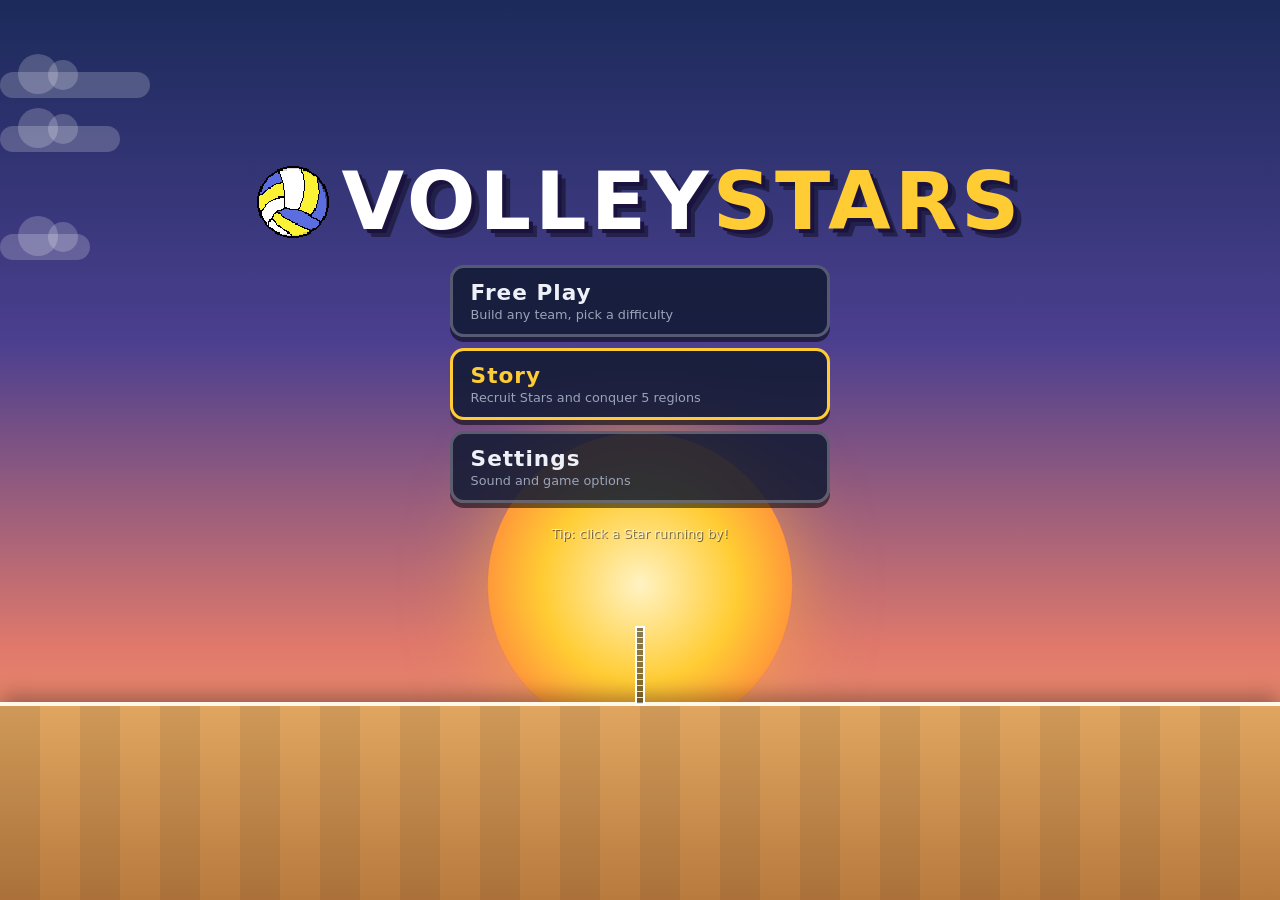
==== commit 91beda12: "Call the creatures Stars throughout the game Co-Authored-By: Claude Opus 5.5 <noreply@anthropic.com>" ====
--- a/index.html
+++ b/index.html
@@ -20,10 +20,10 @@
       </div>
       <div class="menu-buttons">
         <button id="menuFree" class="menu-btn"><b>Free Play</b><span>Build any team, pick a difficulty</span></button>
-        <button id="menuStory" class="menu-btn gold"><b>Story</b><span>Recruit creatures and conquer 5 regions</span></button>
+        <button id="menuStory" class="menu-btn gold"><b>Story</b><span>Recruit Stars and conquer 5 regions</span></button>
         <button id="menuSettings" class="menu-btn"><b>Settings</b><span>Sound and game options</span></button>
       </div>
-      <p class="menu-hint">Tip: click a creature running by!</p>
+      <p class="menu-hint">Tip: click a Star running by!</p>
     </div>
   </section>
 
@@ -38,7 +38,7 @@
     <div class="region-head"><h2 id="regionName"></h2><span id="regionBlurb" class="muted"></span></div>
     <div id="storyMap" class="path-map story-map"></div>
     <div class="panel collection-panel">
-      <div class="col-head"><h2>Your creatures</h2><span id="storyUlts" class="small"></span></div>
+      <div class="col-head"><h2>Your Stars</h2><span id="storyUlts" class="small"></span></div>
       <div id="collection" class="collection"></div>
     </div>
   </section>
@@ -53,10 +53,11 @@
     <div class="panel settings-panel">
       <label class="set-row"><span>Sound effects volume</span><input id="setSfx" type="range" min="0" max="100"><b id="setSfxVal"></b></label>
       <label class="set-row"><span>Music volume</span><input id="setMusic" type="range" min="0" max="100"><b id="setMusicVal"></b></label>
-      <label class="set-row"><span>Points per game</span>
+      <label class="set-row"><span>Points per game (Free Play)</span>
         <select id="setPoints"><option value="7">First to 7</option><option value="11">First to 11</option><option value="15">First to 15</option><option value="25">First to 25</option></select><b></b></label>
       <div class="set-row"><span>Story save</span><button id="resetPath" class="btn secondary">Reset story progress</button><b id="resetMsg"></b></div>
-      <p class="muted small">Your story progress, creatures and last team save automatically in this browser.</p>
+      <p class="muted small">Story battles are always first to 3 (Regional Championships: first to 7, win by 2).
+        Your story progress, Stars and last team save automatically in this browser.</p>
     </div>
   </section>
 
@@ -71,8 +72,8 @@
     <div class="builder-layout">
       <div class="panel">
         <h2>Pick your team <span class="muted">(6)</span></h2>
-        <p class="muted small">Click a creature, then click spots on your court to place it (you can use the same creature more than once; in Story, up to as many copies as you own).
-          Click a placed creature with nothing selected to take it off. Hover a creature to see its abilities.</p>
+        <p class="muted small">Click a Star, then click spots on your court to place it (you can use the same Star more than once; in Story, up to as many copies as you own).
+          Click a placed Star with nothing selected to take it off. Hover a Star to see its abilities.</p>
         <div id="roster" class="roster"></div>
       </div>
 
@@ -126,7 +127,7 @@
         <div id="step" class="step">GET READY</div>
         <div id="blockAlert" class="block-alert hidden">
         <span class="ba-title">BLOCK!</span>
-        <span class="ba-text">Click a glowing front-row creature, or</span>
+        <span class="ba-text">Click a glowing front-row Star, or</span>
         <button id="noBlock" class="ba-btn">No block (everyone digs better)</button>
       </div>
 
--- a/style.css
+++ b/style.css
@@ -204,6 +204,7 @@
 .crt.pick-mate, .crt.pick-opp { cursor: pointer; }
 .crt.pick-mate .bob { filter: drop-shadow(0 0 2px #45d483) drop-shadow(0 0 7px #45d483aa); }
 .crt.pick-mate.suggest .bob { filter: drop-shadow(0 0 3px #45d483) drop-shadow(0 0 12px #8dffb9); }
+.crt.pick-mate.suggest.front .bob { filter: drop-shadow(0 0 3px #6be89a) drop-shadow(0 0 15px #b6ffd0); }
 .crt.pick-opp .bob {
   filter: drop-shadow(0 0 2px rgba(255, 70, 80, calc(0.35 + 0.65 * var(--k))))
           drop-shadow(0 0 calc(3px + 16px * var(--k)) rgba(255, 40, 50, calc(0.2 + 0.8 * var(--k))));
@@ -239,7 +240,8 @@
 
 /* ---------- ball, pixel flame ring, particles ---------- */
 .ball { position: absolute; width: 4%; transform: translate(-50%, -50%); z-index: 9; pointer-events: none; }
-.ball img { width: 100%; display: block; animation: spin 2.6s linear infinite; }
+.ball img { width: 100%; display: block; animation: spin 2.6s linear infinite; animation-play-state: paused; }
+.ball[data-flying] img { animation-play-state: running; } /* spins only in the air */
 .ball-fx { display: none; }
 .ball-flames {
   position: absolute; z-index: 8; pointer-events: none; opacity: 0; transition: opacity 0.2s;
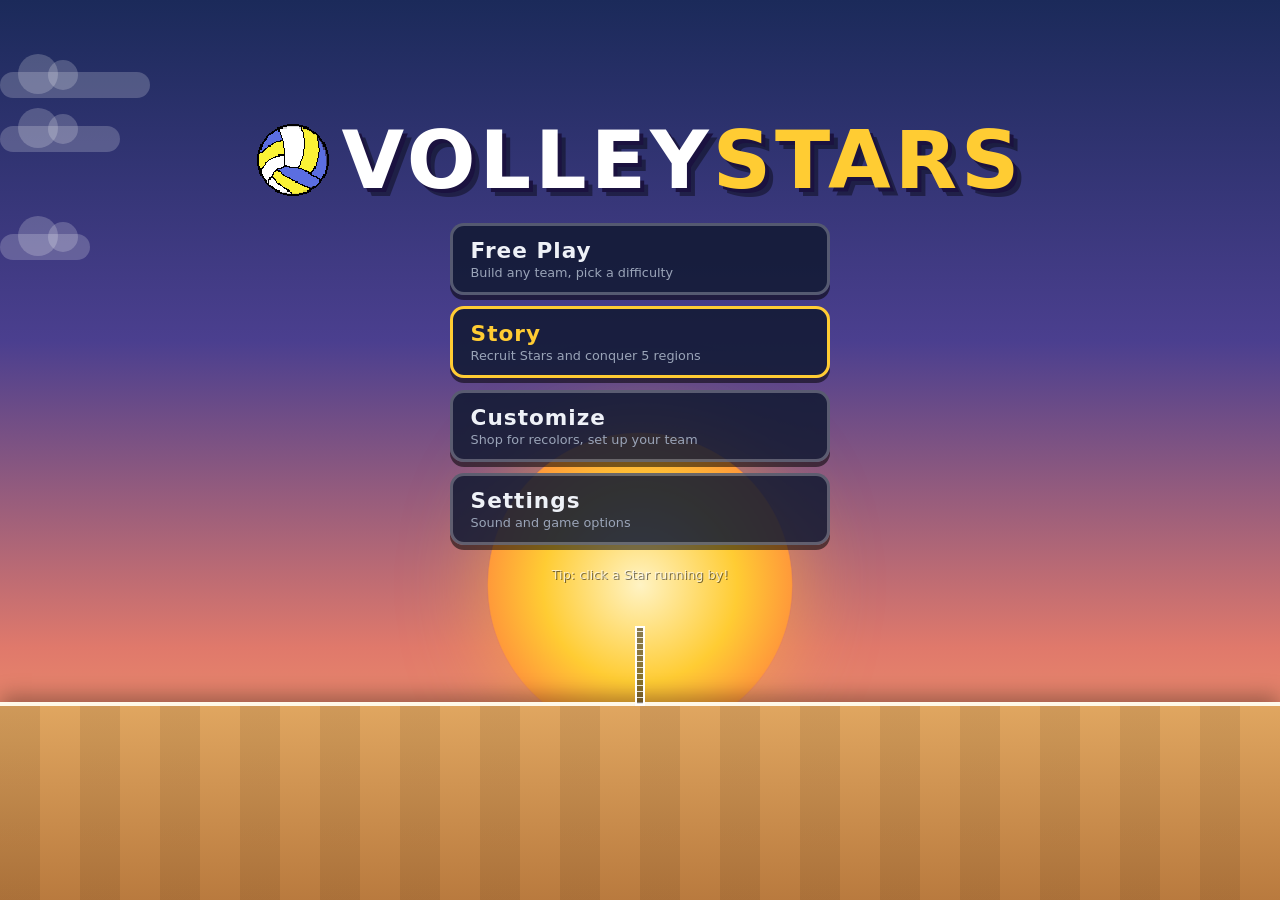
==== commit 06eb67a6: "Customize menu: Shop with Star Tokens and recolors, Locker Room, team logos and colors, VS intro - 1" ====
--- a/index.html
+++ b/index.html
@@ -21,6 +21,7 @@
       <div class="menu-buttons">
         <button id="menuFree" class="menu-btn"><b>Free Play</b><span>Build any team, pick a difficulty</span></button>
         <button id="menuStory" class="menu-btn gold"><b>Story</b><span>Recruit Stars and conquer 5 regions</span></button>
+        <button id="menuCustomize" class="menu-btn"><b>Customize</b><span>Shop for recolors, set up your team</span></button>
         <button id="menuSettings" class="menu-btn"><b>Settings</b><span>Sound and game options</span></button>
       </div>
       <p class="menu-hint">Tip: click a Star running by!</p>
@@ -32,7 +33,7 @@
     <div class="screen-head">
       <button class="btn secondary back-btn" data-go="menu">◂ Menu</button>
       <h1>Story</h1>
-      <span></span>
+      <span class="tokens-here"></span>
     </div>
     <div id="regionTabs" class="region-tabs"></div>
     <div class="region-head"><h2 id="regionName"></h2><span id="regionBlurb" class="muted"></span></div>
@@ -44,6 +45,55 @@
   </section>
 
   <!-- ================= SETTINGS ================= -->
+  <!-- ================= CUSTOMIZE ================= -->
+  <section id="customize" class="screen hidden">
+    <div class="screen-head">
+      <button class="btn secondary back-btn" data-go="menu">◂ Menu</button>
+      <h1>Customize</h1>
+      <span class="tokens-here"></span>
+    </div>
+    <div class="cust-hub">
+      <button id="goShop" class="cust-card"><span class="cust-icon">🛒</span><b>Shop</b><span>Spend Star Tokens on recolors for your Stars</span></button>
+      <button id="goLocker" class="cust-card"><span id="custTeamPreview" class="cust-team"></span><b>Locker Room</b><span>Pick skins, and your Story team's name, logo and color</span></button>
+    </div>
+    <p class="muted center small">Earn Star Tokens by winning Story fights. First wins pay the most; Champions pay triple.</p>
+  </section>
+
+  <section id="shop" class="screen hidden">
+    <div class="screen-head">
+      <button class="btn secondary back-btn" data-go="customize">◂ Customize</button>
+      <h1>Shop</h1>
+      <span class="tokens-here"></span>
+    </div>
+    <div id="shopGrid" class="shop-grid"></div>
+    <p id="shopNote" class="muted center small"></p>
+  </section>
+
+  <section id="locker" class="screen hidden">
+    <div class="screen-head">
+      <button class="btn secondary back-btn" data-go="customize">◂ Customize</button>
+      <h1>Locker Room</h1>
+      <span></span>
+    </div>
+    <div class="locker">
+      <div class="panel locker-team">
+        <h2>Story team</h2>
+        <div id="lockerPreview" class="locker-preview"></div>
+        <label class="small muted" for="teamNameInput">Team name</label>
+        <input id="teamNameInput" class="text-input" maxlength="18" autocomplete="off">
+        <div class="small muted">Team color</div>
+        <div id="colorSwatches" class="swatches"></div>
+        <div class="small muted">Logo</div>
+        <div id="logoGrid" class="logo-grid"></div>
+      </div>
+      <div class="panel locker-skins">
+        <h2>Skins</h2>
+        <p class="small muted">Used in Story and Free Play.</p>
+        <div id="skinList" class="skin-list"></div>
+      </div>
+    </div>
+  </section>
+
   <section id="settings" class="screen hidden">
     <div class="screen-head">
       <button class="btn secondary back-btn" data-go="menu">◂ Menu</button>
@@ -148,6 +198,7 @@
     </div>
 
     <div id="court" class="court">
+      <div id="slowmo"></div>
       <div class="floor">
         <svg class="lines" viewBox="0 0 100 100" preserveAspectRatio="none">
           <rect x="0" y="0" width="100" height="100" class="boundary"/>
@@ -166,6 +217,11 @@
       <div id="ballFlames" class="ball-flames"></div>
       <div id="ball" class="ball"><img src="assets/volleyball.png" alt="ball"></div>
       <div id="intro" class="intro hidden"></div>
+      <div id="vsIntro" class="vs-intro hidden">
+        <div id="vsLeft" class="vs-side left"></div>
+        <div class="vs-mid">VS</div>
+        <div id="vsRight" class="vs-side right"></div>
+      </div>
       <div id="banner" class="banner hidden"><div id="bannerTitle"></div><div id="bannerSub"></div></div>
       <div id="servePick" class="serve-pick hidden">
         <div class="serve-title">Choose your serve</div>
@@ -189,7 +245,7 @@
       <span><i class="lg block"></i>Blocker / pick a blocker</span>
       <span><i class="lg ready"></i>Ability ready</span>
       <span><i class="lg winded"></i>Faded = winded</span>
-      <span><i class="lg poison"></i>Little flame overhead = buff (green/gold) or poison (purple-green)</span>
+      <span><i class="lg poison"></i>Little flame overhead = buff, or Poisoned / Burned / Chilled</span>
     </div>
 
     <div class="under">
@@ -239,6 +295,7 @@
   <script src="js/rules.js"></script>
   <script src="js/game.js"></script>
   <script src="js/storymode.js"></script>
+  <script src="js/customize.js"></script>
   <script src="js/menu.js"></script>
 </body>
 </html>
--- a/style.css
+++ b/style.css
@@ -127,8 +127,8 @@
 .under-buttons .small-btn { margin: 0; }
 .momentum-wrap { display: flex; align-items: center; gap: 6px; }
 .m-label { font-size: 0.72rem; font-weight: bold; letter-spacing: 1px; }
-.m-label.you { color: #7ab8ff; }
-.m-label.cpu { color: #ff8a95; }
+.m-label.you { color: var(--you-l, #7ab8ff); }
+.m-label.cpu { color: var(--cpu-l, #ff8a95); }
 .momentum { position: relative; width: 260px; height: 14px; border-radius: 7px; background: #ffffff14; overflow: hidden; }
 .m-center { position: absolute; left: 50%; top: -2px; bottom: -2px; width: 2px; background: #fff8; transform: translateX(-50%); }
 .m-fill { position: absolute; top: 0; bottom: 0; width: 0; transition: width 0.3s, left 0.3s, background 0.3s, box-shadow 0.3s; }
@@ -221,8 +221,8 @@
   font-size: clamp(0.5rem, 1.05vw, 0.78rem); font-weight: bold; white-space: nowrap;
   background: #000b; color: #fff; padding: 0 6px; border-radius: 6px; transition: box-shadow 0.3s, color 0.3s;
 }
-.crt.player .tag { color: #fff; background: #1f63c9e6; }
-.crt.cpu .tag { color: #fff; background: #c92a3ae6; }
+.crt.player .tag { color: #fff; background: var(--you-c, #1f63c9); }
+.crt.cpu .tag { color: #fff; background: var(--cpu-c, #c92a3a); }
 .crt .tag.ready { box-shadow: 0 0 0 2px #c58bff, 0 0 10px #b14dff; }
 .crt.winded .tag { opacity: 0.7; font-style: italic; }
 
@@ -267,6 +267,7 @@
 .particle.dust { --pc: #b08a5a; } .particle.spark { --pc: #ffe88a; }
 .particle.toxic { --pc: #9dff5a; } .particle.bubble { --pc: #c6ff9a; }
 .particle.lantern { --pc: #ff8c1a; } .particle.ghost { --pc: #c58bff; }
+.particle.volt { --pc: #fff27a; } .particle.ice { --pc: #bfe9ff; }
 .particle.drift { animation: drift 0.8s steps(8) forwards; }
 @keyframes particle { to { opacity: 0; transform: translate(-50%, -50%) scale(0.5); } }
 @keyframes drift { to { opacity: 0; transform: translate(calc(-50% + var(--dx)), calc(-50% + var(--dy))); } }
@@ -342,8 +343,8 @@
   background: #0004; border-radius: 10px; padding: 0.4rem 0.8rem;
   height: 60px; overflow-y: auto; font-size: 0.75rem; color: var(--muted);
 }
-.log .you { color: var(--blue); }
-.log .cpu { color: var(--opp); }
+.log .you { color: var(--you-l, var(--blue)); }
+.log .cpu { color: var(--cpu-l, var(--opp)); }
 .log .point { color: var(--accent); font-weight: bold; }
 .log .abil { color: #d7a8ff; }
 .small-btn { display: block; margin: 0.6rem auto 0; padding: 0.4rem 0.8rem; font-size: 0.8rem; }
@@ -394,7 +395,9 @@
 .crt.pick-block .bob { animation: sway 2.4s ease-in-out infinite, blockPulse 0.8s ease-in-out infinite; }
 @keyframes blockPulse { 0%, 100% { filter: drop-shadow(0 0 2px #7ad8ff) drop-shadow(0 0 4px #4fa3ff); } 50% { filter: drop-shadow(0 0 4px #bfeaff) drop-shadow(0 0 16px #4fa3ff); } }
 .crt.pick-block:hover .jumper { transform: translateY(-12%); }
-.crt.blocking .jumper { transform: translateY(-24%) scale(1.14); transition: transform 0.2s; }
+.crt.blocking .jumper, .crt.blocking:hover .jumper { transform: translateY(-24%) scale(1.14); transition: transform 0.2s; }
+.crt.blockup .jumper, .crt.blockup:hover .jumper { transform: translateY(-46%) scale(1.16); transition: transform 0.12s ease-out; }
+.crt .jumper { transition: transform 0.35s ease-in; }
 .crt.blocking .bob { filter: drop-shadow(0 0 3px #bfeaff) drop-shadow(0 0 12px #4fa3ff); }
 .crt.fortress .bob { filter: drop-shadow(0 0 3px #e0f2ff) drop-shadow(0 0 14px #7ab8ff); }
 .crt.recovering { opacity: 0.45; }
@@ -616,3 +619,106 @@
 }
 @keyframes toast { 0% { opacity: 0; transform: translate(-50%, 20px); } 10%, 85% { opacity: 1; transform: translate(-50%, 0); } 100% { opacity: 0; } }
 @media (max-width: 760px) { .region-tabs { grid-template-columns: repeat(3, 1fr); } .draft-cards { grid-template-columns: 1fr; } }
+
+/* huge spikes: slow-motion windup */
+#slowmo { position: absolute; inset: 0; pointer-events: none; z-index: 8; opacity: 0; transition: opacity 0.25s;
+  background: radial-gradient(circle at var(--sx, 50%) var(--sy, 50%), transparent 0 9%, #0008 22%, #000c 70%); }
+#slowmo.on { opacity: 1; transition: opacity 0.35s; }
+.crt .jumper.hang { animation: hang 0.9s cubic-bezier(.2,.8,.3,1) forwards; }
+@keyframes hang { 0% { transform: translateY(-25%); } 100% { transform: translateY(-58%) scale(1.06); } }
+.crt .jumper.smash { animation: smash 0.35s ease-in; }
+@keyframes smash { 0% { transform: translateY(-58%) rotate(0deg); } 30% { transform: translateY(-50%) rotate(8deg) scale(1.1, 0.9); } 100% { transform: translateY(0); } }
+.abil-btn.boost { background: linear-gradient(#8fd0ff, #3f7fd0); color: #fff; border-color: #dff4ff; box-shadow: 0 0 14px #4fc3ff; }
+
+/* crazy spike windup styles */
+.crt .jumper.hang-high { animation: hanghigh 0.35s cubic-bezier(.2,.9,.3,1) forwards; }
+@keyframes hanghigh { 0% { transform: translateY(0); } 100% { transform: translateY(-95%) scale(1.06); } }
+.crt .jumper.crouch-deep { animation: crouchdeep 0.7s ease-out forwards; }
+@keyframes crouchdeep { 0% { transform: none; } 30% { transform: translateY(10%) scale(1.16, 0.78); } 60% { transform: translateY(10%) scale(1.18, 0.76) translateX(-1%); } 80% { transform: translateY(10%) scale(1.18, 0.76) translateX(1%); } 100% { transform: translateY(11%) scale(1.2, 0.74); } }
+.crt .jumper.ghosting img, .crt .jumper.ghosting .bob { filter: drop-shadow(-9px 0 0 #ff4dd2aa) drop-shadow(9px 0 0 #4dfff0aa) drop-shadow(0 -6px 0 #ffffff66); animation: ghostflick 0.12s steps(2) infinite; }
+@keyframes ghostflick { 50% { opacity: 0.75; } }
+#slowmo.timestop { background: radial-gradient(circle at var(--sx, 50%) var(--sy, 50%), transparent 0 7%, #fff1 14%); backdrop-filter: grayscale(1) contrast(1.15); }
+/* normal spike windups */
+.crt .jumper.crouch { transform: translateY(6%) scale(1.1, 0.86); transition: transform 0.08s ease-out; }
+.crt .jumper.lean { transform: translateY(-8%) rotate(var(--lean, -14deg)); transition: transform 0.15s ease-out; }
+
+/* =====================================================================
+   Customize: Shop, Locker Room, team logos, VS intro
+   ===================================================================== */
+.score-box.you .label { color: var(--you-l, var(--muted)); }
+.score-box.cpu .label { color: var(--cpu-l, var(--muted)); }
+.score-box .label { max-width: 11rem; overflow: hidden; text-overflow: ellipsis; white-space: nowrap; }
+.token-badge { display: inline-flex; align-items: center; gap: 0.35rem; background: #2a2210; border: 2px solid var(--accent);
+  color: var(--accent); font-weight: 900; padding: 0.25rem 0.7rem; border-radius: 999px; font-size: 1rem; justify-self: end; }
+.token-icon { color: var(--accent); text-shadow: 0 0 6px #ffcc3388; }
+.token-earn { margin-top: 0.6rem; font-weight: 900; color: var(--accent); font-size: 1.1rem; }
+.logo-card { --lc: #2f6fdd; width: 40px; height: 40px; border-radius: 10px; display: grid; place-items: center;
+  background: linear-gradient(160deg, color-mix(in srgb, var(--lc) 80%, #fff), var(--lc) 55%, color-mix(in srgb, var(--lc) 70%, #000));
+  border: 3px solid color-mix(in srgb, var(--lc) 55%, #000); box-shadow: 0 3px 0 #0006; flex: none; }
+.logo-card img { width: 75%; height: 75%; image-rendering: pixelated; }
+.logo-card.big { width: 72px; height: 72px; border-radius: 16px; border-width: 4px; }
+.logo-card.huge { width: clamp(90px, 16vw, 150px); height: clamp(90px, 16vw, 150px); border-radius: 24px; border-width: 5px; box-shadow: 0 6px 0 #0008, 0 0 40px color-mix(in srgb, var(--lc) 60%, transparent); }
+
+.cust-hub { display: grid; grid-template-columns: repeat(auto-fit, minmax(240px, 1fr)); gap: 1rem; max-width: 760px; margin: 1.5rem auto; }
+.cust-card { display: flex; flex-direction: column; align-items: center; gap: 0.4rem; padding: 1.4rem 1rem; border-radius: 16px; cursor: pointer;
+  background: var(--panel); border: 3px solid var(--panel-2); color: var(--text); font: inherit; transition: transform 0.12s, border-color 0.12s; }
+.cust-card:hover { transform: translateY(-3px); border-color: var(--accent); }
+.cust-card b { font-size: 1.4rem; }
+.cust-card > span:last-child { color: var(--muted); font-size: 0.9rem; text-align: center; }
+.cust-icon { font-size: 2.6rem; line-height: 72px; }
+.cust-team { display: flex; align-items: center; gap: 0.6rem; min-height: 72px; }
+.center { text-align: center; }
+
+.shop-grid { display: grid; grid-template-columns: repeat(auto-fill, minmax(190px, 1fr)); gap: 0.8rem; margin: 1rem 0; }
+.shop-card { background: var(--panel); border: 2px solid var(--panel-2); border-radius: 14px; padding: 0.8rem; display: flex; flex-direction: column; align-items: center; gap: 0.3rem; }
+.shop-card.owned { opacity: 0.75; }
+.shop-pics { display: flex; align-items: center; gap: 0.3rem; height: 86px; }
+.shop-pics img { height: 80px; width: 80px; object-fit: contain; image-rendering: pixelated; }
+.shop-pics .shop-old { height: 46px; width: 46px; opacity: 0.6; }
+.shop-arrow { color: var(--muted); }
+.shop-name { font-weight: 900; }
+.shop-skin { color: var(--accent); font-size: 0.9rem; }
+.rank-chip { display: inline-block; background: var(--rk); color: #111; font-size: 0.7rem; padding: 0 0.35rem; border-radius: 6px; vertical-align: middle; }
+
+.locker { display: grid; grid-template-columns: minmax(280px, 380px) 1fr; gap: 1rem; margin-top: 1rem; align-items: start; }
+@media (max-width: 800px) { .locker { grid-template-columns: 1fr; } }
+.locker-team { display: flex; flex-direction: column; gap: 0.5rem; }
+.locker-preview { display: flex; align-items: center; gap: 0.8rem; font-size: 1.3rem; margin-bottom: 0.4rem; }
+.text-input { background: var(--panel-2); border: 2px solid #3a4560; color: var(--text); border-radius: 10px; padding: 0.5rem 0.7rem; font: inherit; font-size: 1.05rem; }
+.text-input:focus { outline: none; border-color: var(--accent); }
+.swatches { display: grid; grid-template-columns: repeat(6, 1fr); gap: 0.4rem; }
+.swatch { height: 32px; border-radius: 8px; border: 3px solid #0005; cursor: pointer; }
+.swatch.on { border-color: #fff; box-shadow: 0 0 0 2px var(--accent); }
+.logo-grid { display: grid; grid-template-columns: repeat(5, 1fr); gap: 0.4rem; }
+.logo-pick { background: none; border: 3px solid transparent; border-radius: 12px; padding: 2px; cursor: pointer; display: grid; place-items: center; }
+.logo-pick.on { border-color: var(--accent); }
+.logo-pick:hover .logo-card { transform: scale(1.08); }
+.skin-list { display: flex; flex-direction: column; gap: 0.6rem; }
+.skin-row { display: flex; align-items: center; gap: 0.8rem; background: var(--panel-2); border-radius: 12px; padding: 0.5rem 0.7rem; }
+.skin-name { font-weight: 900; width: 6.5rem; flex: none; }
+.skin-opts { display: flex; gap: 0.5rem; flex-wrap: wrap; }
+.skin-opt { display: flex; flex-direction: column; align-items: center; width: 88px; padding: 0.3rem; border-radius: 10px; cursor: pointer;
+  background: var(--panel); border: 3px solid transparent; color: var(--text); font: inherit; font-size: 0.75rem; }
+.skin-opt img { width: 60px; height: 60px; object-fit: contain; image-rendering: pixelated; }
+.skin-opt.on { border-color: var(--accent); }
+.skin-opt.locked { opacity: 0.4; cursor: default; }
+.skin-opt.locked img { filter: grayscale(1) brightness(0.5); }
+
+/* VS intro before story matches */
+.vs-intro { position: absolute; inset: 0; z-index: 40; display: grid; grid-template-columns: 1fr auto 1fr; align-items: center; pointer-events: none;
+  background: linear-gradient(100deg, color-mix(in srgb, var(--you-c) 55%, #000c) 0 49.6%, #fff 49.6% 50.4%, color-mix(in srgb, var(--cpu-c) 55%, #000c) 50.4%); }
+.vs-side { display: flex; flex-direction: column; align-items: center; gap: 0.7rem; }
+.vs-name { font-size: clamp(1.2rem, 3.2vw, 2.3rem); font-weight: 900; color: #fff; text-shadow: 3px 3px 0 #000, 0 0 18px var(--lc); letter-spacing: 1px; text-align: center; padding: 0 0.5rem; }
+.vs-mid { font-size: clamp(3rem, 10vw, 6.5rem); font-weight: 900; color: var(--accent); text-shadow: 5px 5px 0 #000, 0 0 30px #ffcc33; padding: 0 1rem; opacity: 0; }
+.vs-intro.in .vs-side.left { animation: vsLeft 0.5s cubic-bezier(.2,1.3,.4,1) both; }
+.vs-intro.in .vs-side.right { animation: vsRight 0.5s cubic-bezier(.2,1.3,.4,1) both; }
+.vs-intro.in .vs-mid { animation: vsSlam 0.4s ease-out 0.45s both; }
+.vs-intro.in { animation: vsFade 0.25s ease-out both; }
+.vs-intro.out { animation: vsOut 0.35s ease-in both; }
+@keyframes vsLeft { from { transform: translateX(-60vw); } }
+@keyframes vsRight { from { transform: translateX(60vw); } }
+@keyframes vsSlam { 0% { transform: scale(3); opacity: 0; } 70% { transform: scale(0.9); opacity: 1; } 100% { transform: scale(1); opacity: 1; } }
+@keyframes vsFade { from { opacity: 0; } }
+@keyframes vsOut { to { opacity: 0; transform: scale(1.05); } }
+.screen-head .tokens-here { justify-self: end; }
+.btn .token-icon { color: inherit; text-shadow: none; }
